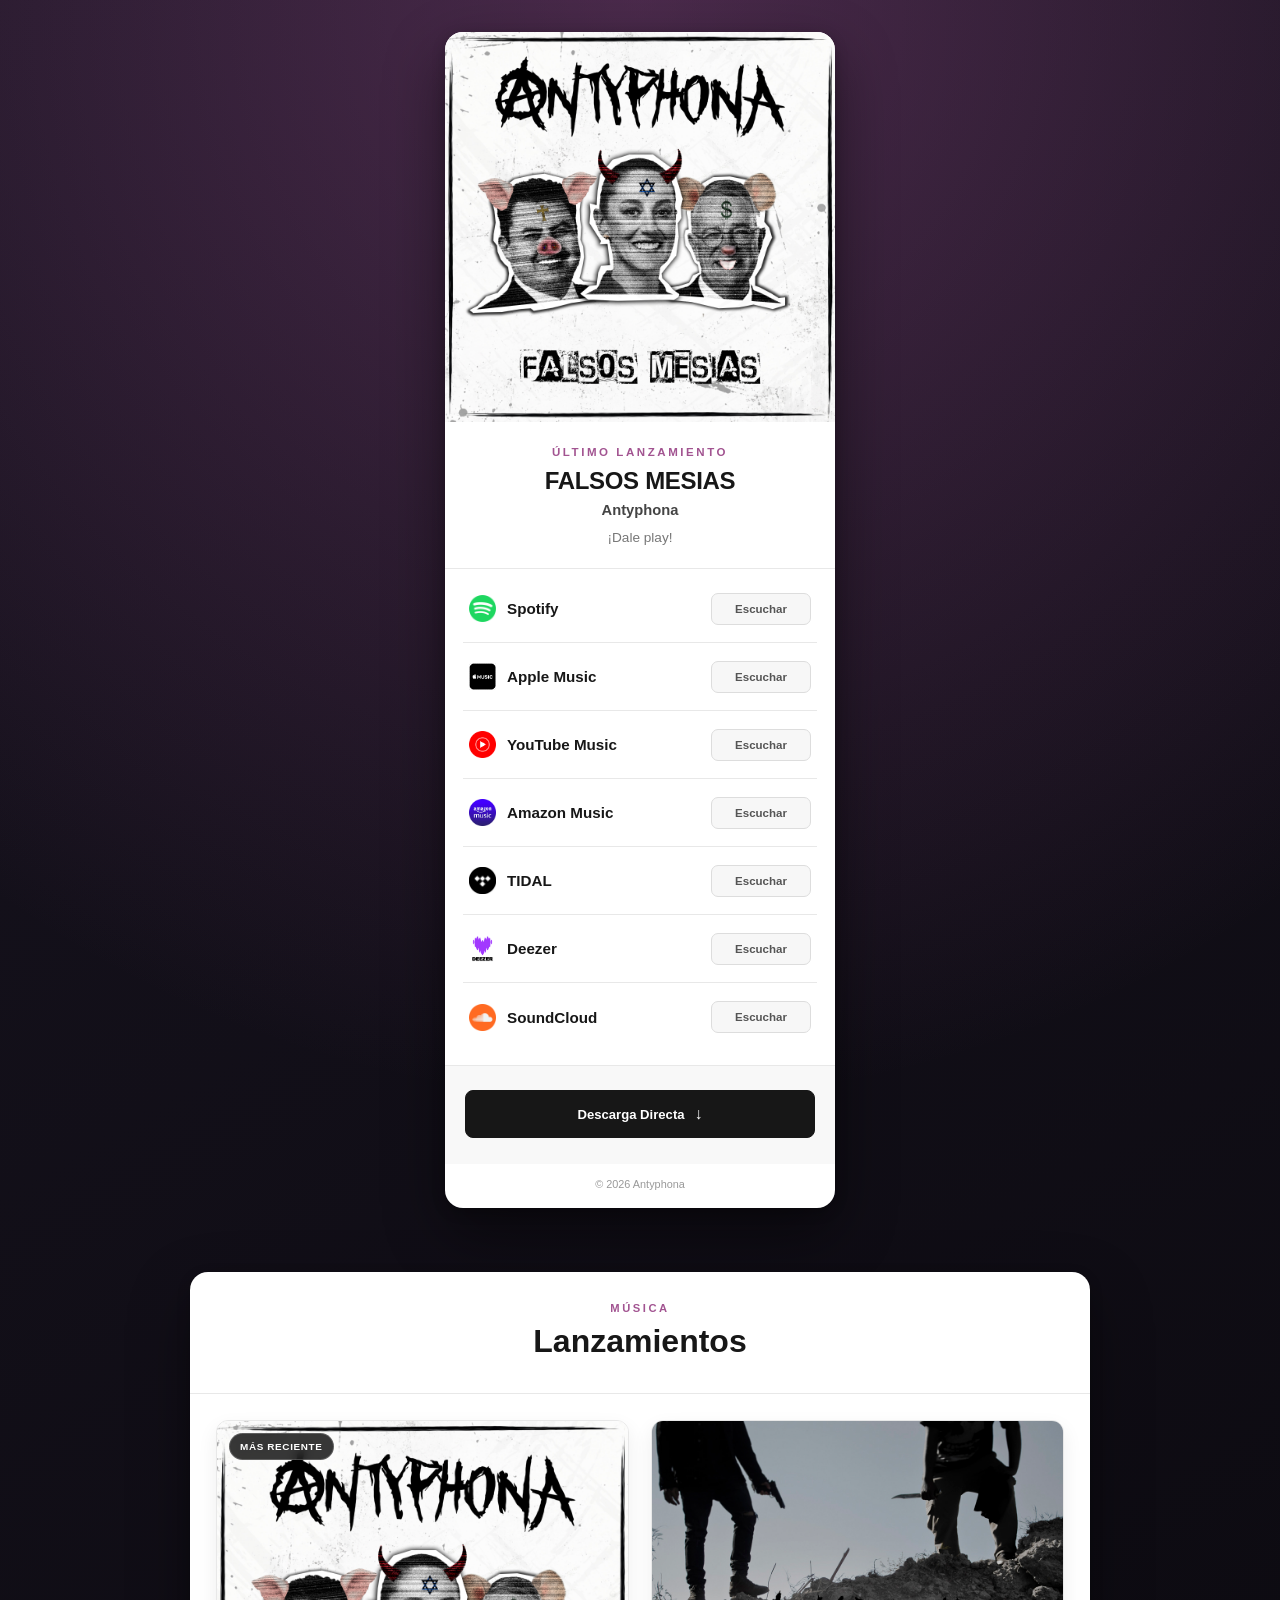
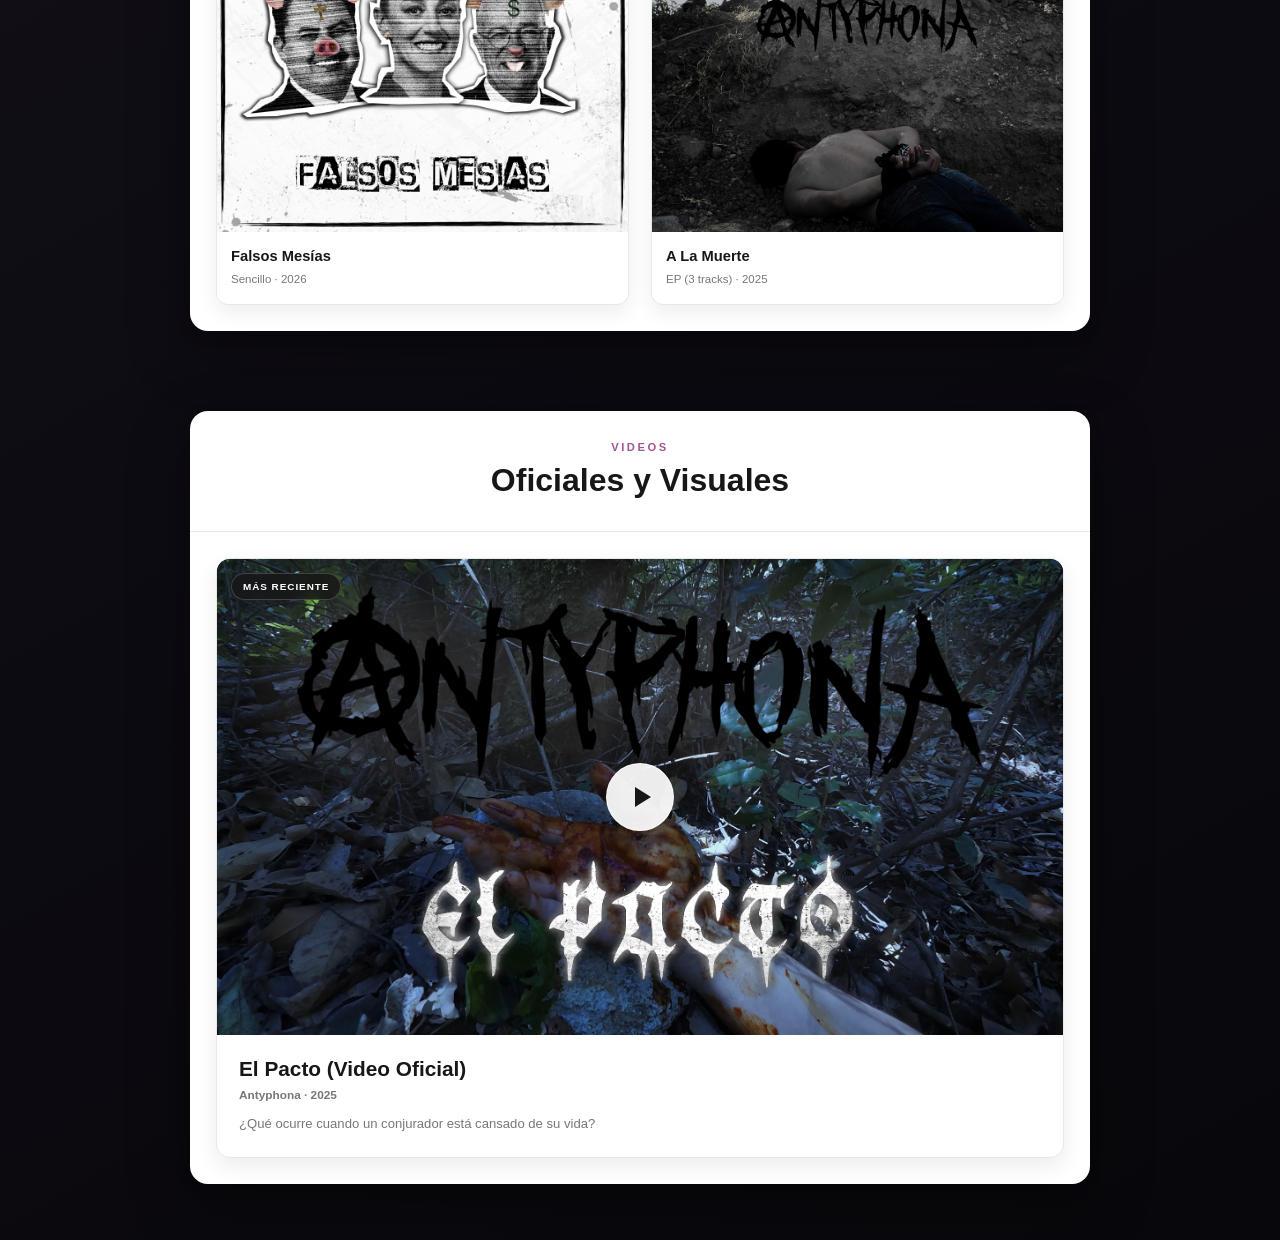
==== index.html @ b3dc4896 "Primera version del sitio de Antyphona" ====
<!DOCTYPE html>
<html lang="es">
<head>
    <meta charset="UTF-8">

    <meta
        name="viewport"
        content="width=device-width, initial-scale=1.0"
    >

    <meta
        name="description"
        content="Sitio oficial de Antyphona. Escucha nuestros lanzamientos en tu plataforma favorita."
    >

    <title>ANTYPHONA</title>

    <link rel="stylesheet" href="./css/style.css">

    <!-- Script -->
    <script src="./js/main.js" defer></script>
</head>

<body>

    <main class="site-main">

        <!-- Último Lanzamiento -->
        <section
            id="ultimo-lanzamiento"
            class="music-page"
            data-component="./components/ultimo-lanzamiento.html"
            aria-label="Último lanzamiento de Antyphona"
        >
            <p class="component-status">
                Cargando...
            </p>
        </section>

        <!-- Discografía -->
        <section
            id="lanzamientos"
            class="releases-page"
            data-component="./components/lanzamientos.html"
            aria-label="Lanzamientos de Antyphona"
        >
            <p class="component-status">
                Cargando lanzamientos...
            </p>
        </section>

        <!-- Detalle del lanzamiento seleccionado -->
        <section
            id="detalle-lanzamiento"
            class="release-detail-page"
            aria-label="Información del lanzamiento seleccionado"
            aria-live="polite"
            hidden
        ></section>

        <!-- Videos -->
        <section
            id="videos"
            class="videos-page"
            data-component="./components/videos.html"
            aria-label="Videos de Antyphona"
        >
            <p class="component-status">
                Cargando videos...
            </p>
        </section>

        <!-- Detalle del video seleccionado -->
        <section
            id="detalle-video"
            class="video-detail-page"
            aria-label="Información del video seleccionado"
            aria-live="polite"
            hidden
        ></section>

    </main>

    <noscript>
        <p class="javascript-warning">
            Este sitio necesita JavaScript para mostrar su contenido.
        </p>
    </noscript>

</body>
</html>
---- css/style.css ----
/* ========================================
   CONFIGURACIÓN GENERAL
======================================== */

:root {
    --background-start: #17131f;
    --background-end: #08070b;

    --card-background: #ffffff;
    --primary-text: #171717;
    --secondary-text: #777777;

    --border-color: #e8e8e8;
    --button-background: #f7f7f7;
    --button-hover: #171717;

    --card-width: 390px;
    --border-radius: 18px;
}

* {
    box-sizing: border-box;
    margin: 0;
    padding: 0;
}

html {
    scroll-behavior: smooth;
}

body {
    min-height: 100vh;

    font-family:
        Arial,
        Helvetica,
        sans-serif;

    background:
        radial-gradient(
            circle at top,
            rgba(174, 88, 163, 0.35),
            transparent 38%
        ),
        linear-gradient(
            150deg,
            var(--background-start),
            var(--background-end)
        );

    color: var(--primary-text);
}


/* ========================================
   CONTENEDOR PRINCIPAL
======================================== */

.music-page {
    min-height: 100vh;

    display: flex;
    justify-content: center;
    align-items: center;

    padding: 32px 16px;
}


/* ========================================
   TARJETA MUSICAL
======================================== */

.music-card {
    width: 100%;
    max-width: var(--card-width);

    overflow: hidden;

    background-color: var(--card-background);

    border-radius: var(--border-radius);

    box-shadow:
        0 24px 60px rgba(0, 0, 0, 0.45),
        0 4px 14px rgba(0, 0, 0, 0.20);

    animation: card-entrance 700ms ease-out;
}


/* ========================================
   PORTADA
======================================== */

.cover-container {
    width: 100%;
    aspect-ratio: 1 / 1;

    overflow: hidden;

    background-color: #222222;
}

.cover-image {
    display: block;

    width: 100%;
    height: 100%;

    object-fit: cover;

    transition:
        transform 600ms ease,
        filter 600ms ease;
}

.music-card:hover .cover-image {
    transform: scale(1.01);
    filter: brightness(1.04);
}


/* ========================================
   INFORMACIÓN DEL LANZAMIENTO
======================================== */

.release-information {
    padding: 24px 24px 20px;

    text-align: center;

    border-bottom: 1px solid var(--border-color);
}

.release-label {
    margin-bottom: 8px;

    font-size: 0.72rem;
    font-weight: 700;

    letter-spacing: 0.16rem;
    text-transform: uppercase;

    color: #a25491;
}

.release-title {
    margin-bottom: 6px;

    font-size: clamp(1.15rem, 4vw, 1.5rem);
    line-height: 1.25;

    letter-spacing: -0.02rem;
}

.artist-name {
    margin-bottom: 10px;

    font-size: 0.92rem;
    font-weight: 600;

    color: #444444;
}

.release-description {
    font-size: 0.85rem;
    line-height: 1.5;

    color: var(--secondary-text);
}


/* ========================================
   LISTA DE PLATAFORMAS
======================================== */

.streaming-section {
    padding: 6px 18px 14px;
}

.platform-link {
    min-height: 68px;

    display: flex;
    align-items: center;
    justify-content: space-between;

    gap: 16px;

    padding: 12px 6px;

    text-decoration: none;

    color: var(--primary-text);

    border-bottom: 1px solid var(--border-color);

    transition:
        transform 180ms ease,
        opacity 180ms ease;
}

.platform-link:last-child {
    border-bottom: none;
}

.platform-link:hover {
    transform: translateX(3px);
}

.platform-link:focus-visible {
    outline: 3px solid rgba(162, 84, 145, 0.35);
    outline-offset: 3px;

    border-radius: 8px;
}

.platform-information {
    min-width: 0;

    display: flex;
    align-items: center;

    gap: 11px;
}

.platform-logo {
    width: 27px;
    height: 27px;

    object-fit: contain;
}

.platform-name {
    font-size: 0.95rem;
    font-weight: 700;
}


/* ========================================
   BOTONES
======================================== */

.platform-button {
    flex-shrink: 0;

    min-width: 100px;

    padding: 9px 13px;

    text-align: center;

    font-size: 0.72rem;
    font-weight: 700;

    color: #555555;
    background-color: var(--button-background);

    border: 1px solid #dddddd;
    border-radius: 7px;

    transition:
        color 180ms ease,
        background-color 180ms ease,
        border-color 180ms ease,
        transform 180ms ease;
}

.platform-link:hover .platform-button {
    color: #ffffff;
    background-color: var(--button-hover);
    border-color: var(--button-hover);

    transform: translateY(-1px);
}


/* ========================================
   PIE DE LA TARJETA
======================================== */

.card-footer {
    padding: 14px 20px 18px;

    text-align: center;

    font-size: 0.68rem;

    color: #999999;
}


/* ========================================
   ANIMACIONES
======================================== */

@keyframes card-entrance {
    from {
        opacity: 0;
        transform: translateY(25px);
    }

    to {
        opacity: 1;
        transform: translateY(0);
    }
}


/* ========================================
   ADAPTACIÓN PARA CELULARES
======================================== */

@media (max-width: 480px) {

    .music-page {
        align-items: flex-start;

        padding: 14px 10px;
    }

    .music-card {
        max-width: 100%;

        border-radius: 14px;
    }

    .release-information {
        padding: 21px 18px 18px;
    }

    .streaming-section {
        padding-inline: 14px;
    }

    .platform-link {
        min-height: 65px;

        gap: 10px;
    }

    .platform-button {
        min-width: 92px;

        padding-inline: 10px;
    }
}


/* ========================================
   ACCESIBILIDAD
======================================== */

@media (prefers-reduced-motion: reduce) {

    *,
    *::before,
    *::after {
        scroll-behavior: auto !important;

        animation-duration: 0.01ms !important;
        animation-iteration-count: 1 !important;

        transition-duration: 0.01ms !important;
    }
}

/* ========================================
   CARGA DE COMPONENTES
======================================== */

.component-status {
    width: 100%;

    text-align: center;

    font-size: 0.9rem;
    font-weight: 600;

    color: #ffffff;
}

.component-error {
    width: min(100%, 390px);

    padding: 28px 22px;

    text-align: center;

    color: #ffffff;
    background-color: rgba(25, 20, 31, 0.92);

    border: 1px solid rgba(255, 255, 255, 0.15);
    border-radius: 16px;
}

.component-error h2 {
    margin-bottom: 10px;

    font-size: 1.15rem;
}

.component-error p {
    font-size: 0.86rem;
    line-height: 1.5;

    color: rgba(255, 255, 255, 0.75);
}

.javascript-warning {
    padding: 20px;

    text-align: center;

    color: #ffffff;
    background-color: #7c1d1d;
}

/* ========================================
   DESCARGA DE LA CANCIÓN
======================================== */

.download-section {
    padding: 24px 20px 26px;

    text-align: center;

    background-color: #f8f8f8;

    border-top: 1px solid var(--border-color);
}

.download-label {
    margin-bottom: 7px;

    font-size: 0.68rem;
    font-weight: 700;

    letter-spacing: 0.14rem;
    text-transform: uppercase;

    color: #a25491;
}

.download-title {
    margin-bottom: 7px;

    font-size: 1.15rem;
    line-height: 1.25;

    color: var(--primary-text);
}

.download-description {
    margin-bottom: 16px;

    font-size: 0.82rem;
    line-height: 1.5;

    color: var(--secondary-text);
}


/* Contenedor desplegable */

.download-selector {
    width: 100%;
}

.download-selector summary {
    list-style: none;
}

.download-selector summary::-webkit-details-marker {
    display: none;
}


/* Botón principal */

.download-main-button {
    width: 100%;
    min-height: 48px;

    display: flex;
    align-items: center;
    justify-content: center;

    gap: 10px;

    padding: 12px 18px;

    font-size: 0.82rem;
    font-weight: 700;

    color: #ffffff;
    background-color: #171717;

    border: 1px solid #171717;
    border-radius: 8px;

    cursor: pointer;

    transition:
        transform 180ms ease,
        background-color 180ms ease,
        box-shadow 180ms ease;
}

.download-main-button:hover {
    background-color: #333333;

    transform: translateY(-1px);

    box-shadow: 0 8px 20px rgba(0, 0, 0, 0.16);
}

.download-main-button:focus-visible {
    outline: 3px solid rgba(162, 84, 145, 0.4);
    outline-offset: 3px;
}


/* Flecha */

.download-arrow {
    display: inline-block;

    font-size: 1rem;

    transition: transform 200ms ease;
}

.download-selector[open] .download-arrow {
    transform: rotate(180deg);
}


/* Lista de formatos */

.download-options {
    margin-top: 10px;

    overflow: hidden;

    background-color: #ffffff;

    border: 1px solid var(--border-color);
    border-radius: 8px;

    box-shadow: 0 10px 24px rgba(0, 0, 0, 0.08);
}


/* Enlaces de descarga */

.download-option {
    min-height: 64px;

    display: grid;
    grid-template-columns: 50px 1fr 28px;
    align-items: center;

    gap: 10px;

    padding: 12px 14px;

    text-align: left;
    text-decoration: none;

    color: var(--primary-text);

    border-bottom: 1px solid var(--border-color);

    transition:
        background-color 180ms ease,
        padding-left 180ms ease;
}

.download-option:last-child {
    border-bottom: none;
}

.download-option:hover {
    padding-left: 18px;

    background-color: #f3f3f3;
}

.download-option:focus-visible {
    outline: 3px solid rgba(162, 84, 145, 0.35);
    outline-offset: -3px;
}

.download-format {
    font-size: 0.78rem;
    font-weight: 800;

    letter-spacing: 0.05rem;

    color: #171717;
}

.download-format-description {
    font-size: 0.75rem;
    line-height: 1.35;

    color: var(--secondary-text);
}

.download-icon {
    display: grid;
    place-items: center;

    width: 28px;
    height: 28px;

    font-size: 0.9rem;
    font-weight: 700;

    color: #ffffff;
    background-color: #171717;

    border-radius: 50%;
}


/* Adaptación para celulares */

@media (max-width: 480px) {

    .download-section {
        padding-inline: 16px;
    }

    .download-option {
        grid-template-columns: 44px 1fr 28px;

        padding-inline: 12px;
    }

    .download-format-description {
        font-size: 0.7rem;
    }
}

/* ========================================
   SECCIÓN DE LANZAMIENTOS
======================================== */

.releases-page {
    width: 100%;

    display: flex;
    justify-content: center;

    padding: 32px 16px 48px;
}

.releases-card {
    width: 100%;
    max-width: 900px;

    overflow: hidden;

    background-color: var(--card-background);

    border-radius: var(--border-radius);

    box-shadow:
        0 24px 60px rgba(0, 0, 0, 0.35),
        0 4px 14px rgba(0, 0, 0, 0.16);
}


/* ========================================
   ENCABEZADO
======================================== */

.releases-header {
    padding: 30px 24px 24px;

    text-align: center;

    border-bottom: 1px solid var(--border-color);
}

.releases-label {
    margin-bottom: 8px;

    font-size: 0.7rem;
    font-weight: 700;

    letter-spacing: 0.16rem;
    text-transform: uppercase;

    color: #a25491;
}

.releases-title {
    margin-bottom: 8px;

    font-size: clamp(1.4rem, 5vw, 2rem);
    line-height: 1.2;

    color: var(--primary-text);
}

.releases-description {
    font-size: 0.86rem;
    line-height: 1.5;

    color: var(--secondary-text);
}


/* ========================================
   CUADRÍCULA
======================================== */

.releases-grid {
    display: grid;

    grid-template-columns:
        repeat(
            auto-fit,
            minmax(170px, 1fr)
        );

    gap: 22px;

    padding: 26px;
}


/* ========================================
   TARJETA INDIVIDUAL
======================================== */

.release-item {
    min-width: 0;

    overflow: hidden;

    background-color: #ffffff;

    border: 1px solid var(--border-color);
    border-radius: 12px;

    box-shadow: 0 8px 20px rgba(0, 0, 0, 0.07);

    transition:
        transform 220ms ease,
        box-shadow 220ms ease;
}

/*
    Es solo una animación visual.
    La tarjeta no es un enlace y no realiza ninguna acción.
*/
.release-item:hover {
    transform: translateY(-4px);

    box-shadow: 0 14px 30px rgba(0, 0, 0, 0.12);
}


/* ========================================
   PORTADA CUADRADA
======================================== */

.release-cover-container {
    position: relative;

    width: 100%;
    aspect-ratio: 1 / 1;

    overflow: hidden;

    background-color: #eeeeee;
}

.release-cover {
    display: block;

    width: 100%;
    height: 100%;

    object-fit: cover;

    transition:
        transform 500ms ease,
        filter 500ms ease;
}

.release-item:hover .release-cover {
    transform: scale(1.035);

    filter: brightness(1.04);
}


/* ========================================
   ETIQUETA DE ÚLTIMO LANZAMIENTO
======================================== */

.release-badge {
    position: absolute;
    top: 12px;
    left: 12px;

    padding: 7px 10px;

    font-size: 0.62rem;
    font-weight: 700;

    letter-spacing: 0.04rem;
    text-transform: uppercase;

    color: #ffffff;
    background-color: rgba(23, 23, 23, 0.86);

    border: 1px solid rgba(255, 255, 255, 0.2);
    border-radius: 20px;

    backdrop-filter: blur(5px);
}


/* ========================================
   INFORMACIÓN DEL DISCO
======================================== */

.release-item-information {
    padding: 15px 14px 17px;

    text-align: left;
}

.release-item-title {
    margin-bottom: 5px;

    overflow: hidden;

    font-size: 0.92rem;
    font-weight: 700;
    line-height: 1.3;

    color: var(--primary-text);

    text-overflow: ellipsis;
    white-space: nowrap;
}

.release-item-type {
    font-size: 0.72rem;
    line-height: 1.4;

    color: var(--secondary-text);
}


/* ========================================
   DISEÑO PARA TABLET
======================================== */

@media (max-width: 700px) {

    .releases-grid {
        grid-template-columns:
            repeat(
                2,
                minmax(0, 1fr)
            );

        gap: 16px;

        padding: 20px;
    }
}


/* ========================================
   DISEÑO PARA CELULAR
======================================== */

@media (max-width: 480px) {

    .releases-page {
        padding: 18px 10px 36px;
    }

    .releases-card {
        border-radius: 14px;
    }

    .releases-header {
        padding: 24px 18px 20px;
    }

    .releases-grid {
        grid-template-columns:
            repeat(
                2,
                minmax(0, 1fr)
            );

        gap: 12px;

        padding: 14px;
    }

    .release-item {
        border-radius: 9px;
    }

    .release-item-information {
        padding: 11px 10px 13px;
    }

    .release-item-title {
        font-size: 0.78rem;
    }

    .release-item-type {
        font-size: 0.64rem;
    }

    .release-badge {
        top: 8px;
        left: 8px;

        padding: 5px 7px;

        font-size: 0.52rem;
    }
}


/* Una columna en pantallas muy pequeñas */

@media (max-width: 310px) {

    .releases-grid {
        grid-template-columns: 1fr;
    }
}

/* ========================================
   SECCIÓN DE VIDEOS
======================================== */

.videos-page {
    width: 100%;

    display: flex;
    justify-content: center;

    padding: 32px 16px 56px;
}

.videos-card {
    width: 100%;
    max-width: 900px;

    overflow: hidden;

    background-color: var(--card-background);

    border-radius: var(--border-radius);

    box-shadow:
        0 24px 60px rgba(0, 0, 0, 0.35),
        0 4px 14px rgba(0, 0, 0, 0.16);
}


/* ========================================
   ENCABEZADO DE VIDEOS
======================================== */

.videos-header {
    padding: 30px 24px 24px;

    text-align: center;

    border-bottom: 1px solid var(--border-color);
}

.videos-label {
    margin-bottom: 8px;

    font-size: 0.7rem;
    font-weight: 700;

    letter-spacing: 0.16rem;
    text-transform: uppercase;

    color: #a25491;
}

.videos-title {
    margin-bottom: 8px;

    font-size: clamp(1.4rem, 5vw, 2rem);
    line-height: 1.2;

    color: var(--primary-text);
}

.videos-description {
    font-size: 0.86rem;
    line-height: 1.5;

    color: var(--secondary-text);
}


/* ========================================
   LISTA DE VIDEOS
======================================== */

.videos-list {
    display: grid;
    grid-template-columns: 1fr;

    gap: 26px;

    padding: 26px;
}


/* ========================================
   TARJETA DE VIDEO
======================================== */

.video-item {
    width: 100%;

    overflow: hidden;

    background-color: #ffffff;

    border: 1px solid var(--border-color);
    border-radius: 14px;

    box-shadow: 0 8px 22px rgba(0, 0, 0, 0.08);

    transition:
        transform 220ms ease,
        box-shadow 220ms ease;
}

.video-item:hover {
    transform: translateY(-4px);

    box-shadow: 0 16px 34px rgba(0, 0, 0, 0.13);
}


/* ========================================
   CONTENEDOR RECTANGULAR 16:9
======================================== */

.video-media-container {
    position: relative;

    width: 100%;
    aspect-ratio: 16 / 9;

    overflow: hidden;

    background-color: #090909;
}

.video-player {
    display: block;

    width: 100%;
    height: 100%;

    object-fit: cover;

    background-color: #090909;
}


/* ========================================
   ETIQUETA SOBRE EL VIDEO
======================================== */

.video-badge {
    position: absolute;
    top: 14px;
    left: 14px;

    padding: 7px 11px;

    pointer-events: none;

    font-size: 0.62rem;
    font-weight: 700;

    letter-spacing: 0.05rem;
    text-transform: uppercase;

    color: #ffffff;
    background-color: rgba(23, 23, 23, 0.82);

    border: 1px solid rgba(255, 255, 255, 0.18);
    border-radius: 20px;

    backdrop-filter: blur(6px);
}


/* ========================================
   INFORMACIÓN DEL VIDEO
======================================== */

.video-information {
    padding: 20px 22px 23px;

    text-align: left;
}

.video-category {
    margin-bottom: 7px;

    font-size: 0.64rem;
    font-weight: 700;

    letter-spacing: 0.12rem;
    text-transform: uppercase;

    color: #a25491;
}

.video-item-title {
    margin-bottom: 6px;

    font-size: clamp(1rem, 3vw, 1.3rem);
    line-height: 1.3;

    color: var(--primary-text);
}

.video-item-meta {
    margin-bottom: 11px;

    font-size: 0.74rem;
    font-weight: 600;

    color: var(--secondary-text);
}

.video-item-description {
    max-width: 680px;

    font-size: 0.82rem;
    line-height: 1.6;

    color: var(--secondary-text);
}


/* ========================================
   DISEÑO PARA TABLET
======================================== */

@media (max-width: 700px) {

    .videos-list {
        gap: 20px;

        padding: 20px;
    }

    .video-information {
        padding: 18px;
    }
}


/* ========================================
   DISEÑO PARA CELULAR
======================================== */

@media (max-width: 480px) {

    .videos-page {
        padding: 18px 10px 40px;
    }

    .videos-card {
        border-radius: 14px;
    }

    .videos-header {
        padding: 24px 18px 20px;
    }

    .videos-list {
        gap: 16px;

        padding: 14px;
    }

    .video-item {
        border-radius: 10px;
    }

    .video-information {
        padding: 15px 14px 18px;
    }

    .video-item-title {
        font-size: 1rem;
    }

    .video-item-description {
        font-size: 0.76rem;
    }

    .video-badge {
        top: 9px;
        left: 9px;

        padding: 5px 8px;

        font-size: 0.52rem;
    }
}
/* ========================================
   TARJETAS SELECCIONABLES
======================================== */

.release-item-link {
    display: block;

    height: 100%;

    color: inherit;
    text-decoration: none;

    border-radius: inherit;
}

.release-item-link:focus-visible {
    outline: 4px solid rgba(162, 84, 145, 0.4);
    outline-offset: 4px;
}


/* ========================================
   DETALLE DEL LANZAMIENTO
======================================== */

.release-detail-page {
    width: 100%;

    display: flex;
    justify-content: center;

    padding: 32px 16px 56px;

    scroll-margin-top: 24px;
}

.release-detail-page[hidden] {
    display: none;
}

.release-detail-card {
    width: 100%;
    max-width: 900px;

    overflow: hidden;

    background-color: var(--card-background);

    border-radius: var(--border-radius);

    box-shadow:
        0 24px 60px rgba(0, 0, 0, 0.35),
        0 4px 14px rgba(0, 0, 0, 0.16);

    animation: release-detail-entrance 450ms ease-out;
}


/* ========================================
   ENCABEZADO
======================================== */

.release-detail-header {
    position: relative;

    padding: 30px 24px 26px;

    text-align: center;

    border-bottom: 1px solid var(--border-color);
}

.release-detail-back {
    position: absolute;
    top: 22px;
    left: 22px;

    display: inline-flex;
    align-items: center;

    gap: 7px;

    padding: 9px 12px;

    font: inherit;
    font-size: 0.72rem;
    font-weight: 700;

    color: #555555;
    background-color: #f5f5f5;

    border: 1px solid var(--border-color);
    border-radius: 8px;

    cursor: pointer;

    transition:
        color 180ms ease,
        background-color 180ms ease,
        transform 180ms ease;
}

.release-detail-back:hover {
    color: #ffffff;
    background-color: #171717;

    transform: translateX(-2px);
}

.release-detail-back:focus-visible {
    outline: 3px solid rgba(162, 84, 145, 0.4);
    outline-offset: 3px;
}

.release-detail-label,
.release-detail-section-label {
    margin-bottom: 8px;

    font-size: 0.68rem;
    font-weight: 700;

    letter-spacing: 0.15rem;
    text-transform: uppercase;

    color: #a25491;
}

.release-detail-title {
    margin-bottom: 6px;

    font-size: clamp(1.6rem, 5vw, 2.2rem);
    line-height: 1.15;

    color: var(--primary-text);
}

.release-detail-artist {
    font-size: 0.86rem;
    font-weight: 600;

    color: var(--secondary-text);
}


/* ========================================
   CUADRÍCULA PRINCIPAL
======================================== */

.release-detail-grid {
    display: grid;

    grid-template-columns:
        minmax(210px, 0.85fr)
        minmax(0, 2.15fr);

    grid-template-areas:
        "cover tracklist"
        "description platforms"
        "players players";

    gap: 18px;

    padding: 26px;
}


/* ========================================
   PANELES
======================================== */

.release-detail-panel,
.release-detail-cover-panel {
    min-width: 0;

    overflow: hidden;

    background-color: #ffffff;

    border: 1px solid var(--border-color);
    border-radius: 13px;

    box-shadow: 0 8px 22px rgba(0, 0, 0, 0.07);
}

.release-detail-panel {
    padding: 22px;
}

.release-detail-panel h3 {
    margin-bottom: 16px;

    font-size: 1.08rem;
    line-height: 1.3;

    color: var(--primary-text);
}


/* ========================================
   PORTADA
======================================== */

.release-detail-cover-panel {
    grid-area: cover;

    aspect-ratio: 1 / 1;

    background-color: #eeeeee;
}

.release-detail-cover {
    display: block;

    width: 100%;
    height: 100%;

    object-fit: cover;
}


/* ========================================
   TRACKLIST
======================================== */

.release-detail-tracklist {
    grid-area: tracklist;
}

.track-list {
    list-style: none;

    margin: 0;
    padding: 0;

    border-top: 1px solid var(--border-color);
}

.track-item {
    display: grid;

    grid-template-columns:
        34px
        minmax(0, 1fr)
        auto;

    align-items: center;

    gap: 12px;

    min-height: 62px;

    padding: 10px 4px;

    border-bottom: 1px solid var(--border-color);
}

.track-number {
    font-size: 0.7rem;
    font-weight: 700;

    color: #a25491;
}

.track-information {
    min-width: 0;

    display: flex;
    flex-direction: column;

    gap: 3px;
}

.track-information strong {
    overflow: hidden;

    font-size: 0.86rem;

    text-overflow: ellipsis;
    white-space: nowrap;
}

.track-information small,
.track-duration {
    font-size: 0.7rem;

    color: var(--secondary-text);
}


/* ========================================
   DESCRIPCIÓN
======================================== */

.release-detail-description {
    grid-area: description;
}

.release-detail-description > p:not(.release-detail-section-label) {
    margin-bottom: 18px;

    font-size: 0.8rem;
    line-height: 1.65;

    color: var(--secondary-text);
}

.release-credits {
    display: grid;

    gap: 10px;

    margin: 0;
}

.release-credits div {
    display: flex;
    justify-content: space-between;

    gap: 12px;

    padding-bottom: 8px;

    border-bottom: 1px solid var(--border-color);
}

.release-credits dt,
.release-credits dd {
    margin: 0;

    font-size: 0.7rem;
}

.release-credits dt {
    color: var(--secondary-text);
}

.release-credits dd {
    font-weight: 700;

    color: var(--primary-text);
}


/* ========================================
   PLATAFORMAS
======================================== */

.release-detail-platforms {
    grid-area: platforms;
}

.release-platform-list {
    display: grid;

    grid-template-columns:
        repeat(2, minmax(0, 1fr));

    gap: 10px;
}

.release-platform-link {
    min-width: 0;
    min-height: 58px;

    display: flex;
    align-items: center;
    justify-content: space-between;

    gap: 12px;

    padding: 10px 11px;

    color: var(--primary-text);
    text-decoration: none;

    background-color: #fafafa;

    border: 1px solid var(--border-color);
    border-radius: 9px;

    transition:
        background-color 180ms ease,
        transform 180ms ease,
        box-shadow 180ms ease;
}

.release-platform-link:hover {
    background-color: #ffffff;

    transform: translateY(-2px);

    box-shadow: 0 8px 18px rgba(0, 0, 0, 0.09);
}

.release-platform-link:focus-visible {
    outline: 3px solid rgba(162, 84, 145, 0.35);
    outline-offset: 2px;
}

.release-platform-information {
    min-width: 0;

    display: flex;
    align-items: center;

    gap: 8px;

    font-size: 0.73rem;
    font-weight: 700;
}

.release-platform-information img {
    flex-shrink: 0;

    width: 24px;
    height: 24px;

    object-fit: contain;
}

.release-platform-button {
    flex-shrink: 0;

    padding: 7px 8px;

    font-size: 0.62rem;
    font-weight: 700;

    color: #555555;
    background-color: #ffffff;

    border: 1px solid var(--border-color);
    border-radius: 6px;
}


/* ========================================
   REPRODUCTORES
======================================== */

.release-detail-players {
    grid-area: players;
}

.release-player-list {
    display: grid;

    grid-template-columns: 1fr;

    gap: 16px;
}

.release-player {
    display: block;

    width: 100%;

    border: 0;
    border-radius: 12px;

    background-color: #111111;
}

.release-player-compact {
    min-height: 175px;
}

.release-youtube-player {
    position: relative;

    width: 100%;
    aspect-ratio: 16 / 9;

    overflow: hidden;

    border-radius: 12px;

    background-color: #111111;
}

.release-youtube-player .release-player {
    position: absolute;
    inset: 0;

    height: 100%;
}


/* ========================================
   ANIMACIÓN
======================================== */

@keyframes release-detail-entrance {
    from {
        opacity: 0;

        transform: translateY(18px);
    }

    to {
        opacity: 1;

        transform: translateY(0);
    }
}


/* ========================================
   TABLET Y CELULAR
======================================== */

@media (max-width: 700px) {

    .release-detail-header {
        padding-top: 74px;
    }

    .release-detail-grid {
        grid-template-columns: 1fr;

        grid-template-areas:
            "cover"
            "tracklist"
            "description"
            "platforms"
            "players";

        padding: 20px;
    }

    .release-detail-cover-panel {
        width: min(100%, 430px);

        justify-self: center;
    }
}


@media (max-width: 480px) {

    .release-detail-page {
        padding: 18px 10px 40px;
    }

    .release-detail-card {
        border-radius: 14px;
    }

    .release-detail-header {
        padding-inline: 18px;
    }

    .release-detail-back {
        top: 18px;
        left: 16px;
    }

    .release-detail-grid {
        gap: 14px;

        padding: 14px;
    }

    .release-detail-panel {
        padding: 17px 15px;
    }

    .release-platform-list {
        grid-template-columns: 1fr;
    }

    .release-player-compact {
        min-height: 155px;
    }
}

/* ========================================
   MINIATURA SELECCIONABLE
======================================== */

.video-thumbnail-link {
    position: relative;

    display: block;

    width: 100%;
    height: 100%;

    overflow: hidden;

    color: inherit;
    text-decoration: none;
}

.video-thumbnail-link:focus-visible {
    outline: 4px solid rgba(162, 84, 145, 0.5);
    outline-offset: -4px;
}

.video-thumbnail-image {
    display: block;

    width: 100%;
    height: 100%;

    object-fit: cover;

    transition:
        transform 500ms ease,
        filter 500ms ease;
}

.video-thumbnail-link:hover .video-thumbnail-image {
    transform: scale(1.035);

    filter: brightness(0.72);
}


/* Botón central de reproducción */

.video-play-button {
    position: absolute;
    top: 50%;
    left: 50%;

    display: grid;
    place-items: center;

    width: 68px;
    height: 68px;

    background-color: rgba(255, 255, 255, 0.92);

    border: 1px solid rgba(255, 255, 255, 0.65);
    border-radius: 50%;

    box-shadow: 0 12px 30px rgba(0, 0, 0, 0.3);

    transform: translate(-50%, -50%);

    transition:
        transform 200ms ease,
        background-color 200ms ease;
}

.video-thumbnail-link:hover .video-play-button {
    background-color: #ffffff;

    transform:
        translate(-50%, -50%)
        scale(1.08);
}

.video-play-triangle {
    width: 0;
    height: 0;

    margin-left: 5px;

    border-top: 10px solid transparent;
    border-bottom: 10px solid transparent;
    border-left: 16px solid #171717;
}


/* Etiqueta sobre la miniatura */

.video-thumbnail-label {
    position: absolute;
    top: 14px;
    left: 14px;

    padding: 7px 11px;

    font-size: 0.62rem;
    font-weight: 700;

    letter-spacing: 0.06rem;
    text-transform: uppercase;

    color: #ffffff;
    background-color: rgba(23, 23, 23, 0.82);

    border: 1px solid rgba(255, 255, 255, 0.18);
    border-radius: 20px;

    backdrop-filter: blur(6px);
}

/* ========================================
   DETALLE DEL VIDEO
======================================== */

.video-detail-page {
    width: 100%;

    display: flex;
    justify-content: center;

    padding: 32px 16px 56px;

    scroll-margin-top: 24px;
}

.video-detail-page[hidden],
.videos-page[hidden] {
    display: none;
}

.video-detail-card {
    width: 100%;
    max-width: 900px;

    overflow: hidden;

    background-color: var(--card-background);

    border-radius: var(--border-radius);

    box-shadow:
        0 24px 60px rgba(0, 0, 0, 0.35),
        0 4px 14px rgba(0, 0, 0, 0.16);

    animation: video-detail-entrance 450ms ease-out;
}


/* ========================================
   ENCABEZADO
======================================== */

.video-detail-header {
    position: relative;

    padding: 30px 24px 26px;

    text-align: center;

    border-bottom: 1px solid var(--border-color);
}

.video-detail-back {
    position: absolute;
    top: 22px;
    left: 22px;

    display: inline-flex;
    align-items: center;

    gap: 7px;

    padding: 9px 12px;

    font: inherit;
    font-size: 0.72rem;
    font-weight: 700;

    color: #555555;
    background-color: #f5f5f5;

    border: 1px solid var(--border-color);
    border-radius: 8px;

    cursor: pointer;

    transition:
        color 180ms ease,
        background-color 180ms ease,
        transform 180ms ease;
}

.video-detail-back:hover {
    color: #ffffff;
    background-color: #171717;

    transform: translateX(-2px);
}

.video-detail-back:focus-visible {
    outline: 3px solid rgba(162, 84, 145, 0.4);
    outline-offset: 3px;
}

.video-detail-label,
.video-detail-section-label {
    margin-bottom: 8px;

    font-size: 0.68rem;
    font-weight: 700;

    letter-spacing: 0.15rem;
    text-transform: uppercase;

    color: #a25491;
}

.video-detail-title {
    margin-bottom: 6px;

    font-size: clamp(1.6rem, 5vw, 2.2rem);
    line-height: 1.15;

    color: var(--primary-text);
}

.video-detail-artist {
    font-size: 0.86rem;
    font-weight: 600;

    color: var(--secondary-text);
}


/* ========================================
   DISTRIBUCIÓN PRINCIPAL
======================================== */

.video-detail-grid {
    display: grid;

    grid-template-columns:
        minmax(190px, 0.8fr)
        minmax(0, 2.2fr);

    grid-template-areas:
        "cover player"
        "description player"
        "credits credits";

    align-items: stretch;

    gap: 18px;

    padding: 26px;
}


/* ========================================
   PANELES
======================================== */

.video-detail-panel,
.video-detail-cover-panel {
    min-width: 0;

    overflow: hidden;

    background-color: #ffffff;

    border: 1px solid var(--border-color);
    border-radius: 13px;

    box-shadow: 0 8px 22px rgba(0, 0, 0, 0.07);
}

.video-detail-panel {
    padding: 22px;
}

.video-detail-panel h3 {
    margin-bottom: 16px;

    font-size: 1.08rem;
    line-height: 1.3;

    color: var(--primary-text);
}


/* Portada */

.video-detail-cover-panel {
    grid-area: cover;

    aspect-ratio: 1 / 1;

    background-color: #eeeeee;
}

.video-detail-cover {
    display: block;

    width: 100%;
    height: 100%;

    object-fit: cover;
}


/* Descripción */

.video-detail-description {
    grid-area: description;
}

.video-detail-description p:not(.video-detail-section-label) {
    margin-bottom: 12px;

    font-size: 0.8rem;
    line-height: 1.65;

    color: var(--secondary-text);
}

.video-detail-description p:last-child {
    margin-bottom: 0;
}


/* Reproductor */

.video-detail-player-panel {
    grid-area: player;

    display: flex;
    flex-direction: column;
}

.video-detail-player-container {
    position: relative;

    width: 100%;
    aspect-ratio: 16 / 9;

    overflow: hidden;

    background-color: #111111;

    border-radius: 12px;
}

.video-detail-player {
    position: absolute;
    inset: 0;

    display: block;

    width: 100%;
    height: 100%;

    border: 0;
}

.video-youtube-link {
    align-self: flex-start;

    margin-top: 14px;
    padding: 9px 12px;

    font-size: 0.72rem;
    font-weight: 700;

    color: #555555;
    text-decoration: none;

    background-color: #f7f7f7;

    border: 1px solid var(--border-color);
    border-radius: 7px;

    transition:
        color 180ms ease,
        background-color 180ms ease,
        transform 180ms ease;
}

.video-youtube-link:hover {
    color: #ffffff;
    background-color: #171717;

    transform: translateY(-1px);
}


/* Créditos */

.video-detail-credits {
    grid-area: credits;
}

.video-credits-list {
    display: grid;

    grid-template-columns:
        repeat(3, minmax(0, 1fr));

    gap: 12px;

    margin: 0;
}

.video-credit {
    min-width: 0;

    padding: 13px 14px;

    background-color: #fafafa;

    border: 1px solid var(--border-color);
    border-radius: 9px;
}

.video-credit dt {
    margin-bottom: 5px;

    font-size: 0.64rem;
    font-weight: 700;

    letter-spacing: 0.08rem;
    text-transform: uppercase;

    color: #a25491;
}

.video-credit dd {
    margin: 0;

    overflow-wrap: anywhere;

    font-size: 0.76rem;
    font-weight: 600;

    color: var(--primary-text);
}


/* Animación */

@keyframes video-detail-entrance {
    from {
        opacity: 0;

        transform: translateY(18px);
    }

    to {
        opacity: 1;

        transform: translateY(0);
    }
}

/* ========================================
   DETALLE DEL VIDEO: TABLET Y MÓVIL
   Colocar al final de style.css
======================================== */

@media (max-width: 700px) {

    .video-detail-page {
        width: 100%;

        padding: 18px 10px 40px;
    }

    .video-detail-card {
        width: 100%;
        max-width: 100%;

        border-radius: 14px;
    }


    /* Encabezado sin elementos superpuestos */

    .video-detail-header {
        display: flex;
        flex-direction: column;
        align-items: center;

        padding: 18px 18px 24px;

        text-align: center;
    }

    .video-detail-back {
        position: static;

        align-self: flex-start;

        margin-bottom: 18px;
    }

    .video-detail-label {
        margin-bottom: 7px;
    }

    .video-detail-title {
        margin-bottom: 6px;
    }


    /* Una sola columna */

    .video-detail-grid {
        display: grid;

        grid-template-columns: minmax(0, 1fr);

        grid-template-areas:
            "cover"
            "description"
            "player"
            "credits";

        gap: 16px;

        width: 100%;

        padding: 14px;
    }


    /* Todos los elementos ocupan el ancho disponible */

    .video-detail-cover-panel,
    .video-detail-description,
    .video-detail-player-panel,
    .video-detail-credits {
        width: 100%;
        min-width: 0;
    }


    /* Portada cuadrada y centrada */

    .video-detail-cover-panel {
        grid-area: cover;

        width: min(100%, 320px);

        justify-self: center;

        aspect-ratio: 1 / 1;
    }

    .video-detail-cover {
        width: 100%;
        height: 100%;

        object-fit: cover;
    }


    /* Descripción */

    .video-detail-description {
        grid-area: description;
    }


    /* Reproductor completo */

    .video-detail-player-panel {
        grid-area: player;

        display: block;
    }

    .video-detail-player-container {
        position: relative;

        width: 100%;
        height: auto;
        aspect-ratio: 16 / 9;

        overflow: hidden;

        border-radius: 12px;
    }

    .video-detail-player {
        position: absolute;
        inset: 0;

        display: block;

        width: 100%;
        height: 100%;

        border: 0;
    }


    /* Créditos */

    .video-detail-credits {
        grid-area: credits;
    }

    .video-credits-list {
        display: grid;

        grid-template-columns:
            repeat(2, minmax(0, 1fr));

        gap: 10px;
    }

    .video-credit {
        min-width: 0;
    }

    .video-credit dd {
        overflow-wrap: anywhere;

        line-height: 1.3;
    }
}


/* ========================================
   TELÉFONOS PEQUEÑOS
======================================== */

@media (max-width: 480px) {

    .video-detail-page {
        padding-inline: 7px;
    }

    .video-detail-card {
        border-radius: 13px;
    }

    .video-detail-header {
        padding: 16px 14px 22px;
    }

    .video-detail-back {
        min-height: 40px;

        margin-bottom: 16px;
        padding: 9px 12px;
    }

    .video-detail-label {
        font-size: 0.61rem;
        letter-spacing: 0.12rem;
    }

    .video-detail-title {
        font-size: 1.75rem;
    }

    .video-detail-artist {
        font-size: 0.82rem;
    }

    .video-detail-grid {
        gap: 13px;

        padding: 12px;
    }

    .video-detail-cover-panel {
        width: min(100%, 290px);
    }

    .video-detail-panel {
        padding: 18px 16px;
    }

    .video-detail-panel h3 {
        margin-bottom: 14px;
    }

    .video-detail-description p:not(
        .video-detail-section-label
    ) {
        font-size: 0.82rem;
        line-height: 1.65;
    }


    /* Un crédito por fila para evitar palabras partidas */

    .video-credits-list {
        grid-template-columns: 1fr;

        gap: 9px;
    }

    .video-credit {
        padding: 12px 13px;
    }

    .video-credit dt {
        margin-bottom: 5px;
    }

    .video-credit dd {
        font-size: 0.78rem;

        overflow-wrap: break-word;
        word-break: normal;
    }


    /* Botón de YouTube a todo lo ancho */

    .video-youtube-link {
        display: block;

        width: 100%;

        margin-top: 12px;

        text-align: center;
    }
}
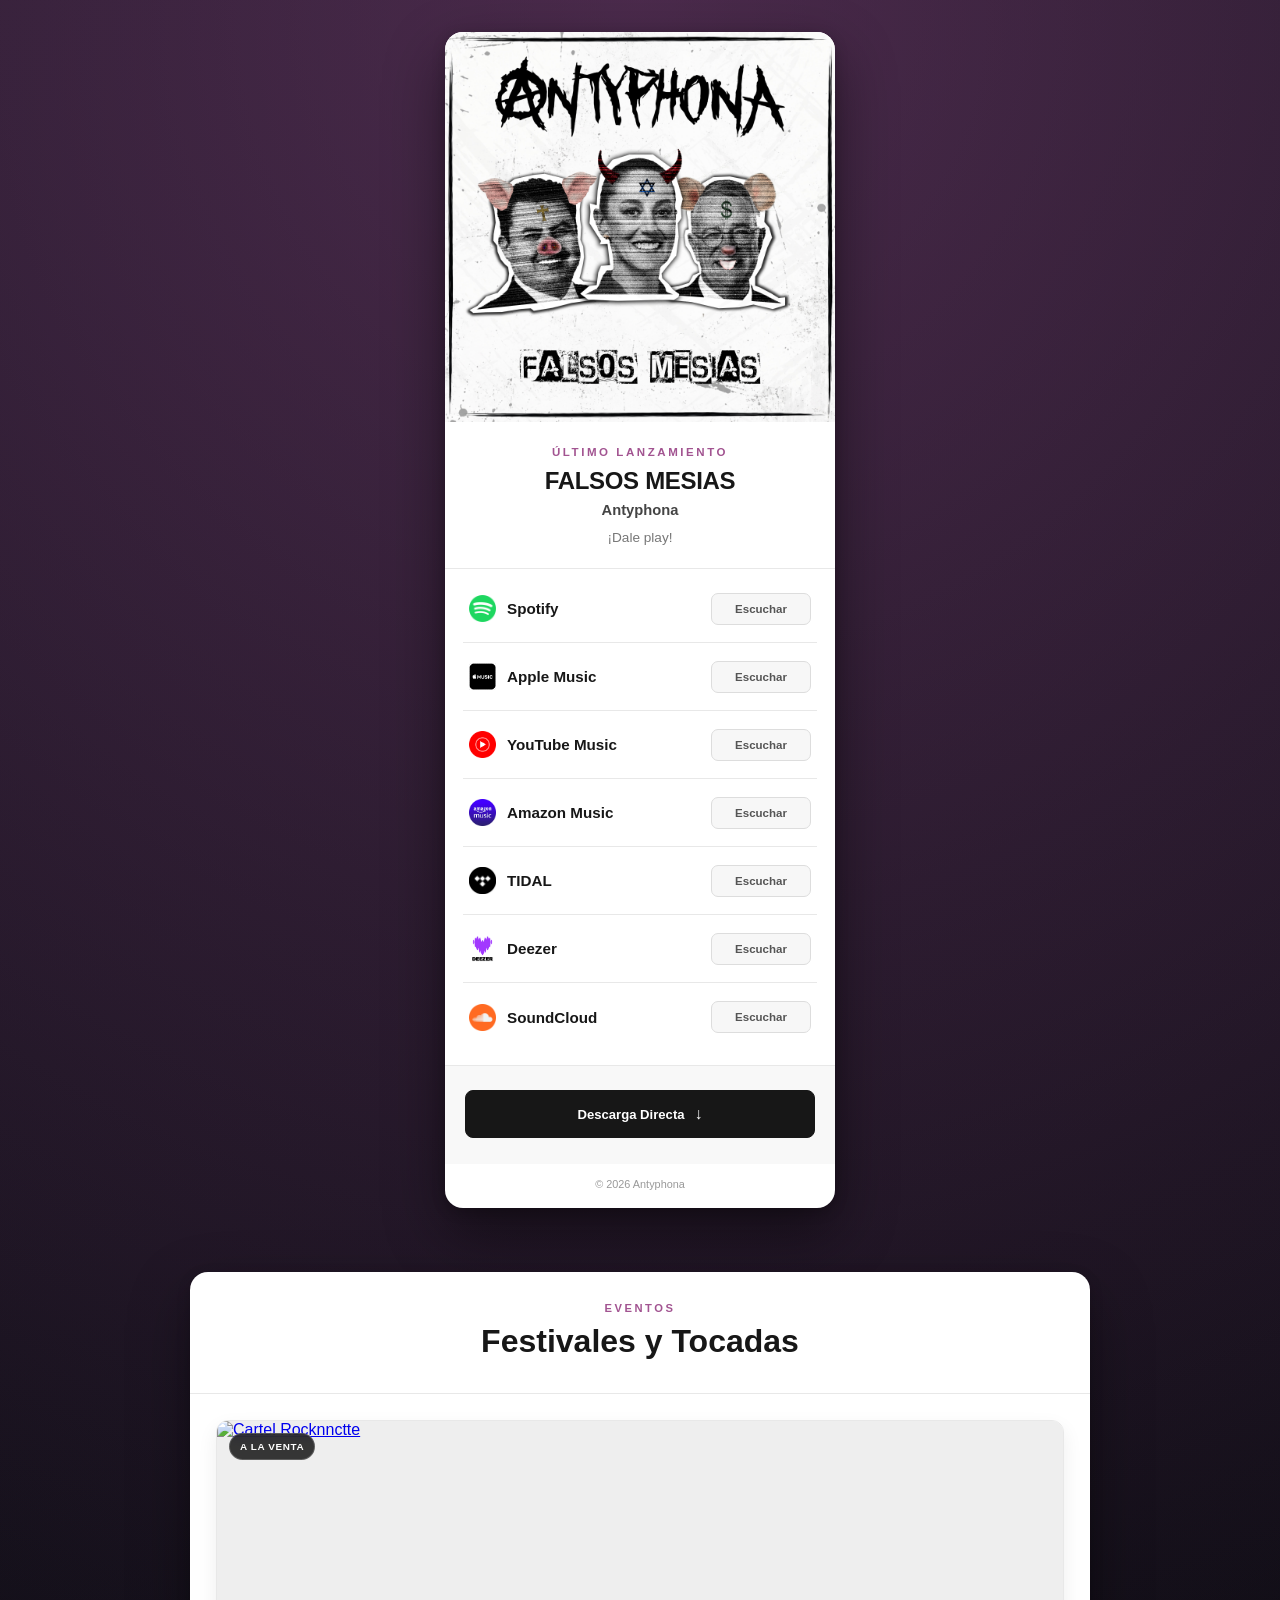
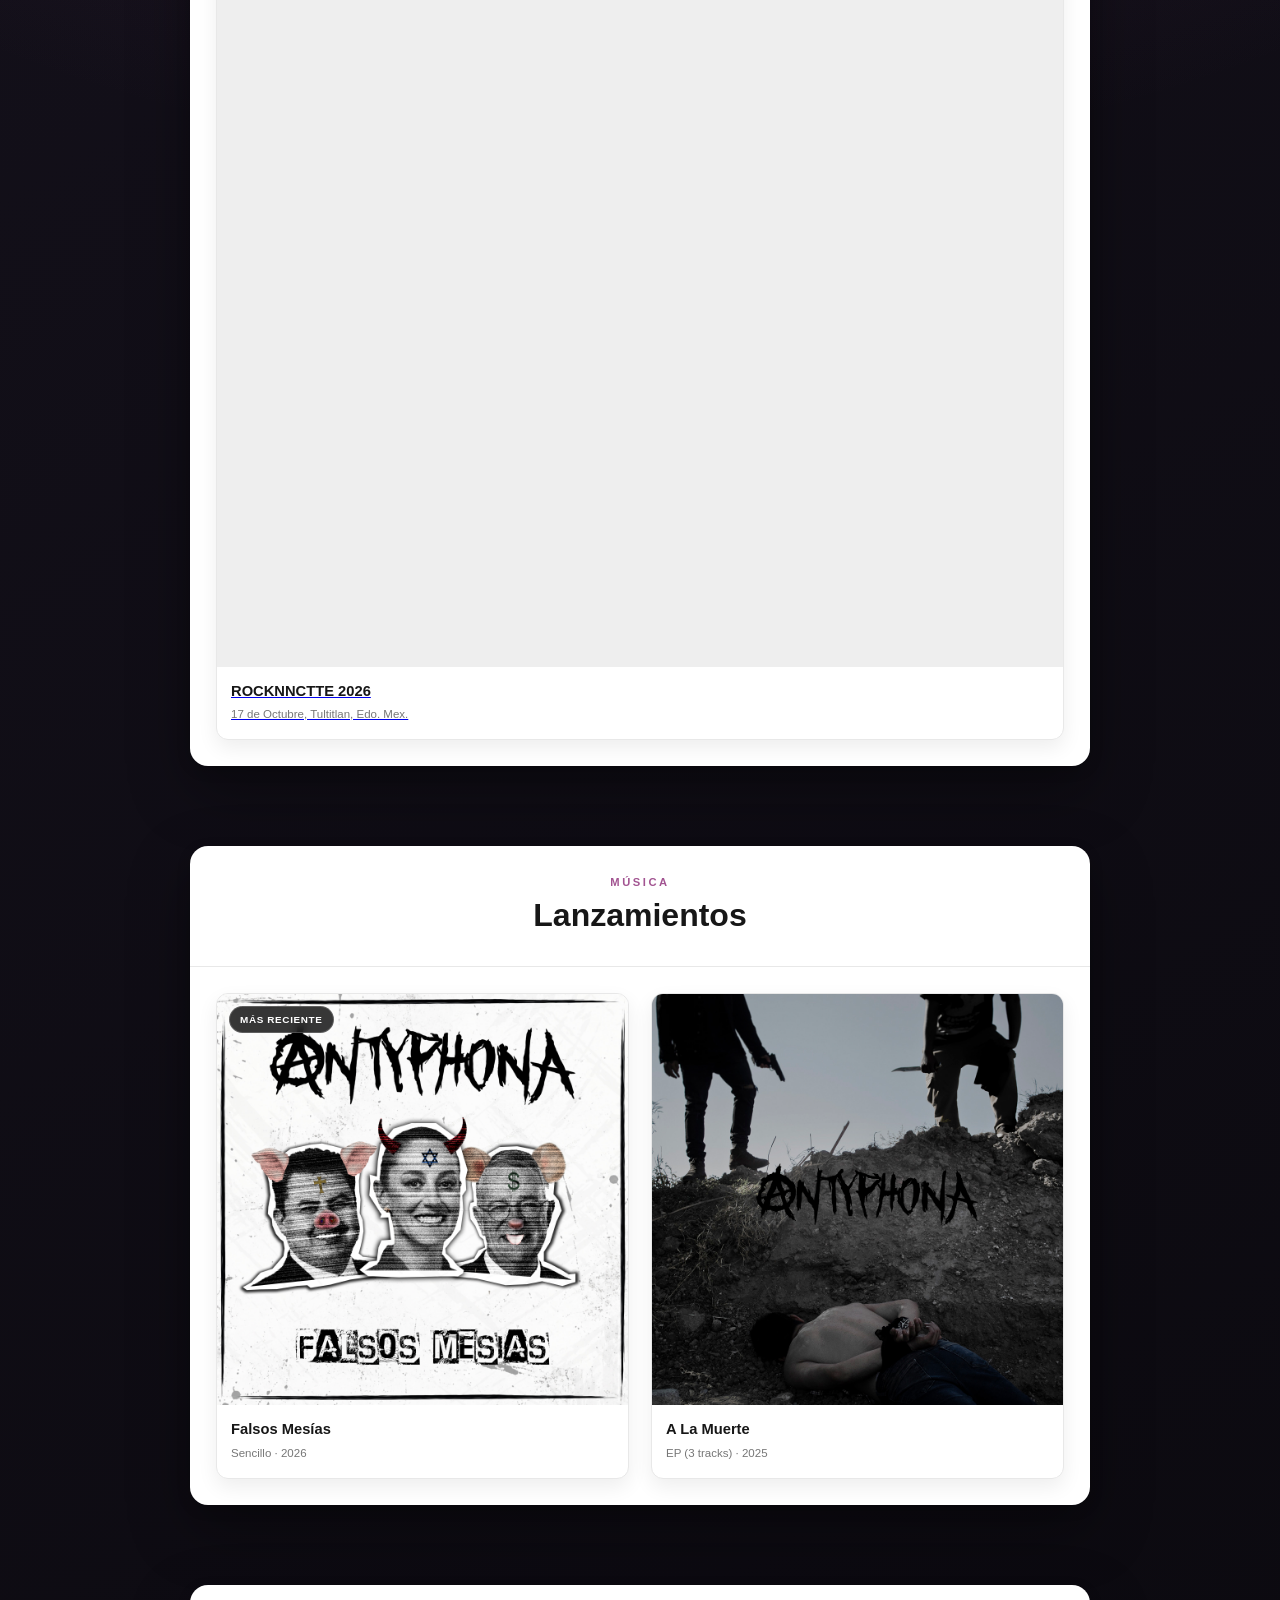
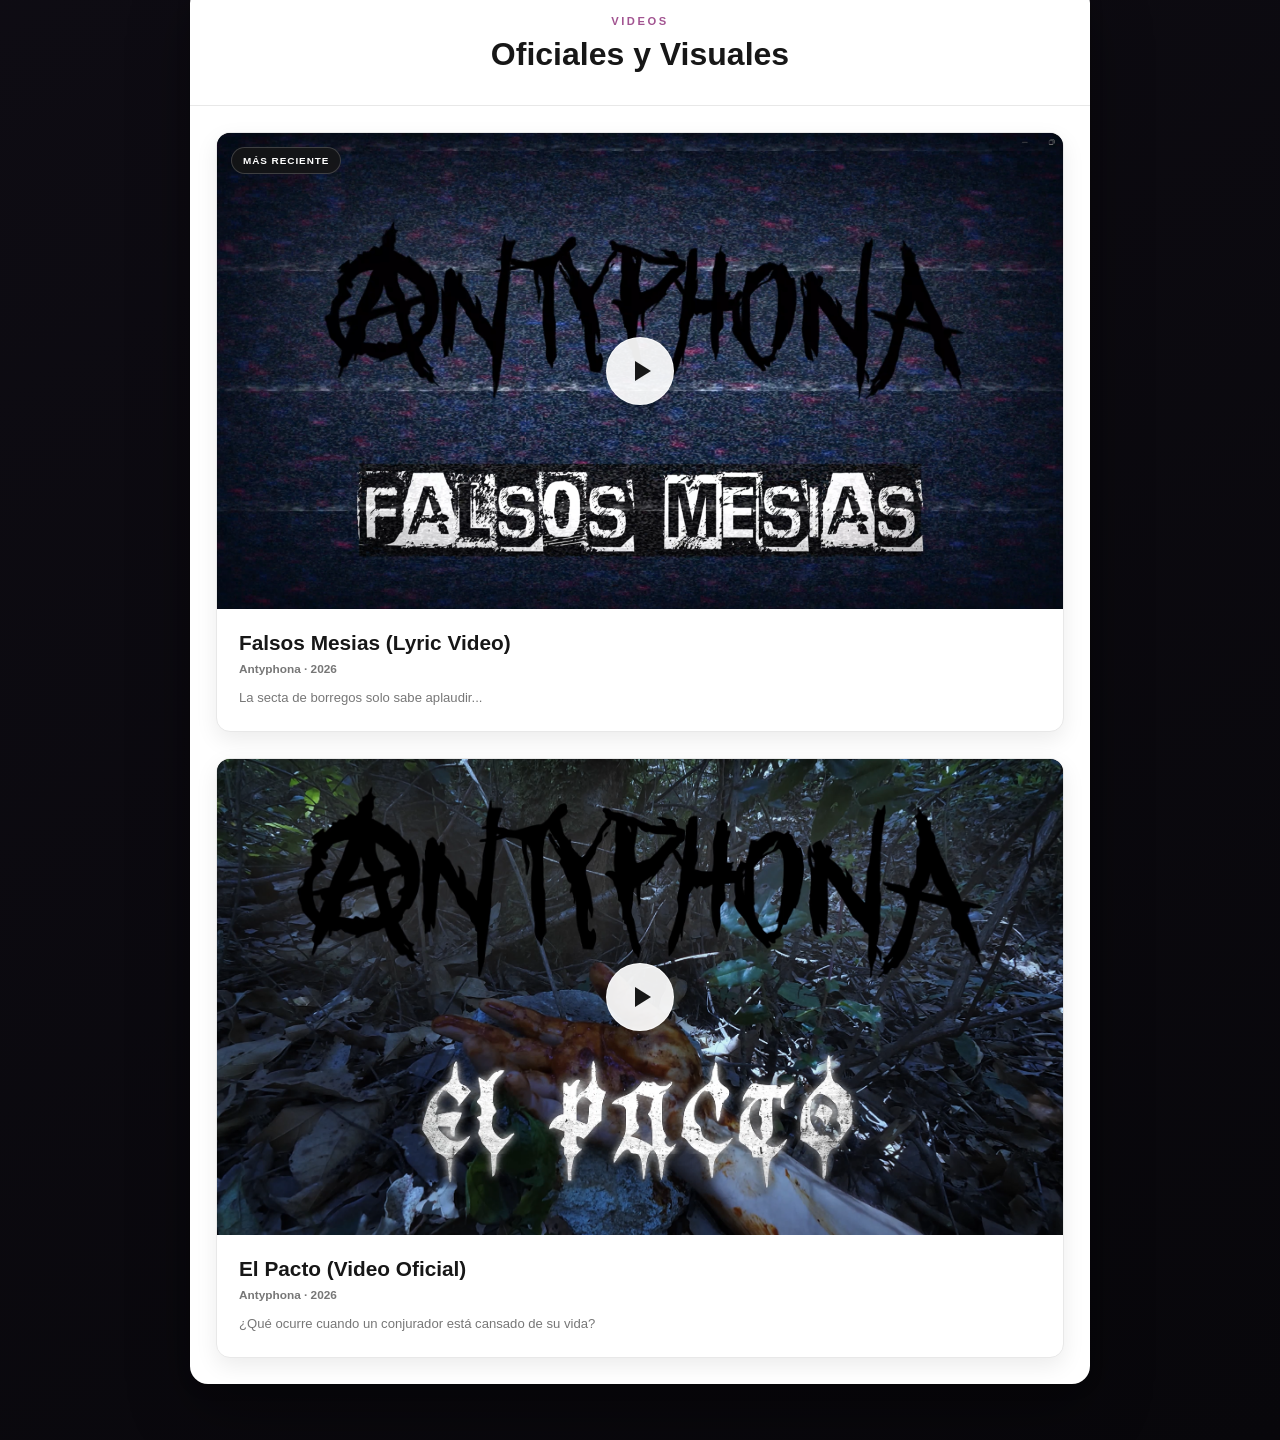
==== commit 13203cdb: "Eventos agregados" ====
--- a/index.html
+++ b/index.html
@@ -7,13 +7,15 @@
         name="viewport"
         content="width=device-width, initial-scale=1.0"
     >
+    
 
     <meta
         name="description"
         content="Sitio oficial de Antyphona. Escucha nuestros lanzamientos en tu plataforma favorita."
     >
 
-    <title>ANTYPHONA</title>
+    <title>Antyphona</title>
+    <link rel="icon" type="image/x-icon" href="./resources/images/Icono-Blanco.ico">
 
     <link rel="stylesheet" href="./css/style.css">
 
@@ -36,6 +38,27 @@
                 Cargando...
             </p>
         </section>
+
+        <!-- Eventos -->
+        <section
+            id="eventos"
+            class="events-page"
+            data-component="./components/eventos.html"
+            aria-label="Eventos de Antyphona"
+        >
+            <p class="component-status">
+                Cargando eventos...
+            </p>
+        </section>
+
+        <!-- Detalle del evento seleccionado -->
+        <section
+            id="detalle-evento"
+            class="event-detail-page"
+            aria-label="Información del lanzamiento seleccionado"
+            aria-live="polite"
+            hidden
+        ></section>
 
         <!-- Discografía -->
         <section
--- a/css/style.css
+++ b/css/style.css
@@ -2543,4 +2543,1003 @@
 
         text-align: center;
     }
+}
+
+
+/* ========================================
+   SECCIÓN DE EVENTOS
+======================================== */
+
+.events-page {
+    width: 100%;
+
+    display: flex;
+    justify-content: center;
+
+    padding: 32px 16px 48px;
+}
+
+.events-card {
+    width: 100%;
+    max-width: 900px;
+
+    overflow: hidden;
+
+    background-color: var(--card-background);
+
+    border-radius: var(--border-radius);
+
+    box-shadow:
+        0 24px 60px rgba(0, 0, 0, 0.35),
+        0 4px 14px rgba(0, 0, 0, 0.16);
+}
+
+
+/* ========================================
+   ENCABEZADO
+======================================== */
+
+.events-header {
+    padding: 30px 24px 24px;
+
+    text-align: center;
+
+    border-bottom: 1px solid var(--border-color);
+}
+
+.events-label {
+    margin-bottom: 8px;
+
+    font-size: 0.7rem;
+    font-weight: 700;
+
+    letter-spacing: 0.16rem;
+    text-transform: uppercase;
+
+    color: #a25491;
+}
+
+.events-title {
+    margin-bottom: 8px;
+
+    font-size: clamp(1.4rem, 5vw, 2rem);
+    line-height: 1.2;
+
+    color: var(--primary-text);
+}
+
+.events-description {
+    font-size: 0.86rem;
+    line-height: 1.5;
+
+    color: var(--secondary-text);
+}
+
+
+/* ========================================
+   CUADRÍCULA
+======================================== */
+
+.events-grid {
+    display: grid;
+
+    grid-template-columns:
+        repeat(
+            auto-fit,
+            minmax(170px, 1fr)
+        );
+
+    gap: 22px;
+
+    padding: 26px;
+}
+
+
+/* ========================================
+   TARJETA INDIVIDUAL
+======================================== */
+
+.event-item {
+    min-width: 0;
+
+    overflow: hidden;
+
+    background-color: #ffffff;
+
+    border: 1px solid var(--border-color);
+    border-radius: 12px;
+
+    box-shadow: 0 8px 20px rgba(0, 0, 0, 0.07);
+
+    transition:
+        transform 220ms ease,
+        box-shadow 220ms ease;
+}
+
+/*
+    Es solo una animación visual.
+    La tarjeta no es un enlace y no realiza ninguna acción.
+*/
+.event-item:hover {
+    transform: translateY(-4px);
+
+    box-shadow: 0 14px 30px rgba(0, 0, 0, 0.12);
+}
+
+
+/* ========================================
+   PORTADA CUADRADA
+======================================== */
+
+.event-cover-container {
+    position: relative;
+
+    width: 100%;
+    aspect-ratio: 1 / 1;
+
+    overflow: hidden;
+
+    background-color: #eeeeee;
+}
+
+.event-cover {
+    display: block;
+
+    width: 100%;
+    height: 100%;
+
+    object-fit: cover;
+
+    transition:
+        transform 500ms ease,
+        filter 500ms ease;
+}
+
+.event-item:hover .release-cover {
+    transform: scale(1.035);
+
+    filter: brightness(1.04);
+}
+
+
+/* ========================================
+   ETIQUETA DE ÚLTIMO LANZAMIENTO
+======================================== */
+
+.event-badge {
+    position: absolute;
+    top: 12px;
+    left: 12px;
+
+    padding: 7px 10px;
+
+    font-size: 0.62rem;
+    font-weight: 700;
+
+    letter-spacing: 0.04rem;
+    text-transform: uppercase;
+
+    color: #ffffff;
+    background-color: rgba(23, 23, 23, 0.86);
+
+    border: 1px solid rgba(255, 255, 255, 0.2);
+    border-radius: 20px;
+
+    backdrop-filter: blur(5px);
+}
+
+
+/* ========================================
+   INFORMACIÓN DEL DISCO
+======================================== */
+
+.event-item-information {
+    padding: 15px 14px 17px;
+
+    text-align: left;
+}
+
+.event-item-title {
+    margin-bottom: 5px;
+
+    overflow: hidden;
+
+    font-size: 0.92rem;
+    font-weight: 700;
+    line-height: 1.3;
+
+    color: var(--primary-text);
+
+    text-overflow: ellipsis;
+    white-space: nowrap;
+}
+
+.event-item-type {
+    font-size: 0.72rem;
+    line-height: 1.4;
+
+    color: var(--secondary-text);
+}
+
+
+/* ========================================
+   DISEÑO PARA TABLET
+======================================== */
+
+@media (max-width: 700px) {
+
+    .events-grid {
+        grid-template-columns:
+            repeat(
+                2,
+                minmax(0, 1fr)
+            );
+
+        gap: 16px;
+
+        padding: 20px;
+    }
+}
+
+
+/* ========================================
+   DISEÑO PARA CELULAR
+======================================== */
+
+@media (max-width: 480px) {
+
+    .events-page {
+        padding: 18px 10px 36px;
+    }
+
+    .events-card {
+        border-radius: 14px;
+    }
+
+    .events-header {
+        padding: 24px 18px 20px;
+    }
+
+    .events-grid {
+        grid-template-columns:
+            repeat(
+                2,
+                minmax(0, 1fr)
+            );
+
+        gap: 12px;
+
+        padding: 14px;
+    }
+
+    .event-item {
+        border-radius: 9px;
+    }
+
+    .event-item-information {
+        padding: 11px 10px 13px;
+    }
+
+    .event-item-title {
+        font-size: 0.78rem;
+    }
+
+    .event-item-type {
+        font-size: 0.64rem;
+    }
+
+    .event-badge {
+        top: 8px;
+        left: 8px;
+
+        padding: 5px 7px;
+
+        font-size: 0.52rem;
+    }
+}
+
+
+/* Una columna en pantallas muy pequeñas */
+
+@media (max-width: 310px) {
+
+    .events-grid {
+        grid-template-columns: 1fr;
+    }
+}
+
+/* ========================================
+   DETALLE DEL EVENTO
+======================================== */
+
+.event-detail-page {
+    width: 100%;
+
+    display: flex;
+    justify-content: center;
+
+    padding: 32px 16px 56px;
+
+    scroll-margin-top: 24px;
+}
+
+.event-detail-page[hidden] {
+    display: none;
+}
+
+.event-detail-card {
+    width: 100%;
+    max-width: 900px;
+
+    overflow: hidden;
+
+    background-color: var(--card-background);
+
+    border-radius: var(--border-radius);
+
+    box-shadow:
+        0 24px 60px rgba(0, 0, 0, 0.35),
+        0 4px 14px rgba(0, 0, 0, 0.16);
+
+    animation: event-detail-entrance 450ms ease-out;
+}
+
+
+/* ========================================
+   ENCABEZADO
+======================================== */
+
+.event-detail-header {
+    position: relative;
+
+    padding: 30px 24px 26px;
+
+    text-align: center;
+
+    border-bottom: 1px solid var(--border-color);
+}
+
+.event-detail-back {
+    position: absolute;
+    top: 22px;
+    left: 22px;
+
+    display: inline-flex;
+    align-items: center;
+
+    gap: 7px;
+
+    padding: 9px 12px;
+
+    font: inherit;
+    font-size: 0.72rem;
+    font-weight: 700;
+
+    color: #555555;
+    background-color: #f5f5f5;
+
+    border: 1px solid var(--border-color);
+    border-radius: 8px;
+
+    cursor: pointer;
+
+    transition:
+        color 180ms ease,
+        background-color 180ms ease,
+        transform 180ms ease;
+}
+
+.event-detail-back:hover {
+    color: #ffffff;
+    background-color: #171717;
+
+    transform: translateX(-2px);
+}
+
+.event-detail-back:focus-visible {
+    outline: 3px solid rgba(162, 84, 145, 0.4);
+    outline-offset: 3px;
+}
+
+.event-detail-label,
+.event-detail-section-label {
+    margin-bottom: 8px;
+
+    font-size: 0.68rem;
+    font-weight: 700;
+
+    letter-spacing: 0.15rem;
+    text-transform: uppercase;
+
+    color: #a25491;
+}
+
+.event-detail-title {
+    margin-bottom: 6px;
+
+    font-size: clamp(1.6rem, 5vw, 2.2rem);
+    line-height: 1.15;
+
+    color: var(--primary-text);
+}
+
+.event-detail-artist {
+    font-size: 0.86rem;
+    font-weight: 600;
+
+    color: var(--secondary-text);
+}
+
+
+/* ========================================
+   CUADRÍCULA PRINCIPAL
+======================================== */
+
+.event-detail-grid {
+    display: grid;
+
+    grid-template-columns:
+        minmax(210px, 0.85fr)
+        minmax(0, 2.15fr);
+
+    grid-template-areas:
+        "cover tracklist"
+        "platforms map"
+        "players players";
+
+    gap: 18px;
+
+    padding: 26px;
+}
+
+
+/* ========================================
+   PANELES
+======================================== */
+
+.event-detail-panel,
+.event-detail-cover-panel {
+    min-width: 0;
+
+    overflow: hidden;
+
+    background-color: #ffffff;
+
+    border: 1px solid var(--border-color);
+    border-radius: 13px;
+
+    box-shadow: 0 8px 22px rgba(0, 0, 0, 0.07);
+}
+
+.event-detail-panel {
+    padding: 22px;
+}
+
+.event-detail-panel h3 {
+    margin-bottom: 16px;
+
+    font-size: 1.08rem;
+    line-height: 1.3;
+
+    color: var(--primary-text);
+}
+
+
+/* ========================================
+   PORTADA
+======================================== */
+
+.event-detail-cover-panel {
+    grid-area: cover;
+
+    overflow: hidden;
+
+    border-radius:13px;
+    border:1px solid var(--border-color);
+
+    background-color: #eeeeee;
+}
+
+.event-detail-cover {
+    display:block;
+
+    width:100%;
+    height:auto;
+}
+
+
+/* ========================================
+   TRACKLIST
+======================================== */
+
+.event-detail-tracklist {
+    grid-area: tracklist;
+}
+
+.track-list {
+    list-style: none;
+
+    margin: 0;
+    padding: 0;
+
+    border-top: 1px solid var(--border-color);
+}
+
+.track-item {
+    display: grid;
+
+    grid-template-columns:
+        34px
+        minmax(0, 1fr)
+        auto;
+
+    align-items: center;
+
+    gap: 12px;
+
+    min-height: 62px;
+
+    padding: 10px 4px;
+
+    border-bottom: 1px solid var(--border-color);
+}
+
+.track-number {
+    font-size: 0.7rem;
+    font-weight: 700;
+
+    color: #a25491;
+}
+
+.track-information {
+    min-width: 0;
+
+    display: flex;
+    flex-direction: column;
+
+    gap: 3px;
+}
+
+.track-information strong {
+    overflow: hidden;
+
+    font-size: 0.86rem;
+
+    text-overflow: ellipsis;
+    white-space: nowrap;
+}
+
+.track-information small,
+.track-duration {
+    font-size: 0.7rem;
+
+    color: var(--secondary-text);
+}
+
+
+/* ========================================
+   DESCRIPCIÓN
+======================================== */
+
+.event-detail-description {
+    grid-area: description;
+}
+
+.event-detail-description > p:not(.event-detail-section-label) {
+    margin-bottom: 18px;
+
+    font-size: 0.8rem;
+    line-height: 1.65;
+
+    color: var(--secondary-text);
+}
+
+.event-credits {
+    display: grid;
+
+    gap: 10px;
+
+    margin: 0;
+}
+
+.event-credits div {
+    display: flex;
+    justify-content: space-between;
+
+    gap: 12px;
+
+    padding-bottom: 8px;
+
+    border-bottom: 1px solid var(--border-color);
+}
+
+.event-credits dt,
+.event-credits dd {
+    margin: 0;
+
+    font-size: 0.7rem;
+}
+
+.event-credits dt {
+    color: var(--secondary-text);
+}
+
+.event-credits dd {
+    font-weight: 700;
+
+    color: var(--primary-text);
+}
+
+
+/* ========================================
+   PLATAFORMAS
+======================================== */
+
+.event-detail-platforms {
+    grid-area: platforms;
+}
+
+.event-platform-list {
+    display: grid;
+
+    grid-template-columns:
+        repeat(2, minmax(0, 1fr));
+
+    gap: 10px;
+}
+
+.event-platform-link {
+    min-width: 0;
+    min-height: 58px;
+
+    display: flex;
+    align-items: center;
+    justify-content: space-between;
+
+    gap: 12px;
+
+    padding: 10px 11px;
+
+    color: var(--primary-text);
+    text-decoration: none;
+
+    background-color: #fafafa;
+
+    border: 1px solid var(--border-color);
+    border-radius: 9px;
+
+    transition:
+        background-color 180ms ease,
+        transform 180ms ease,
+        box-shadow 180ms ease;
+}
+
+.event-platform-link:hover {
+    background-color: #ffffff;
+
+    transform: translateY(-2px);
+
+    box-shadow: 0 8px 18px rgba(0, 0, 0, 0.09);
+}
+
+.event-platform-link:focus-visible {
+    outline: 3px solid rgba(162, 84, 145, 0.35);
+    outline-offset: 2px;
+}
+
+.event-platform-information {
+    min-width: 0;
+
+    display: flex;
+    align-items: center;
+
+    gap: 8px;
+
+    font-size: 0.73rem;
+    font-weight: 700;
+}
+
+.event-platform-information img {
+    flex-shrink: 0;
+
+    width: 24px;
+    height: 24px;
+
+    object-fit: contain;
+}
+
+.event-platform-button {
+    flex-shrink: 0;
+
+    padding: 7px 8px;
+
+    font-size: 0.62rem;
+    font-weight: 700;
+
+    color: #555555;
+    background-color: #ffffff;
+
+    border: 1px solid var(--border-color);
+    border-radius: 6px;
+}
+
+
+/* ========================================
+   REPRODUCTORES
+======================================== */
+
+.event-detail-players {
+    grid-area: players;
+}
+
+.event-player-list {
+    display: grid;
+
+    grid-template-columns: 1fr;
+
+    gap: 16px;
+}
+
+.event-player {
+    display: block;
+
+    width: 100%;
+
+    border: 0;
+    border-radius: 12px;
+
+    background-color: #111111;
+}
+
+.event-player-compact {
+    min-height: 175px;
+}
+
+.event-youtube-player {
+    position: relative;
+
+    width: 100%;
+    aspect-ratio: 16 / 9;
+
+    overflow: hidden;
+
+    border-radius: 12px;
+
+    background-color: #111111;
+}
+
+.event-youtube-player .event-player {
+    position: absolute;
+    inset: 0;
+
+    height: 100%;
+}
+
+
+/* ========================================
+   ANIMACIÓN
+======================================== */
+
+@keyframes event-detail-entrance {
+    from {
+        opacity: 0;
+
+        transform: translateY(18px);
+    }
+
+    to {
+        opacity: 1;
+
+        transform: translateY(0);
+    }
+}
+
+
+/* ========================================
+   DETALLE DEL EVENTO — TABLET Y MÓVIL
+======================================== */
+
+@media (max-width: 700px) {
+
+    .event-detail-header {
+        padding-top: 74px;
+    }
+
+    .event-detail-grid {
+        width: 100%;
+
+        grid-template-columns: minmax(0, 1fr);
+
+        grid-template-areas:
+            "cover"
+            "map"
+            "tracklist"
+            "platforms"
+            "players";
+
+        gap: 16px;
+
+        padding: 20px;
+    }
+
+    
+    .event-detail-grid > * {
+        width: 100%;
+        min-width: 0;
+
+        justify-self: stretch;
+    }
+
+    .event-detail-cover-panel {
+        width: min(100%, 430px);
+
+        justify-self: center;
+    }
+}
+
+
+@media (max-width: 480px) {
+
+    .event-detail-page {
+        padding: 18px 10px 40px;
+    }
+
+    .event-detail-card {
+        border-radius: 14px;
+    }
+
+    .event-detail-header {
+        padding-inline: 18px;
+    }
+
+    .event-detail-back {
+        top: 18px;
+        left: 16px;
+    }
+
+    .event-detail-grid {
+        gap: 14px;
+
+        padding: 14px;
+    }
+
+    .event-detail-panel {
+        padding: 17px 15px;
+    }
+
+    .event-platform-list {
+        grid-template-columns: 1fr;
+    }
+
+    .event-player-compact {
+        min-height: 155px;
+    }
+}
+
+.event-detail-map{
+    grid-area: map;
+}
+
+.event-map-container{
+    width:100%;
+
+    overflow:hidden;
+
+    border-radius:10px;
+
+    border:1px solid var(--border-color);
+}
+
+.event-map-container iframe{
+
+    display:block;
+
+    width:100%;
+    height:260px;
+
+    border:0;
+}
+/* ========================================
+   REDES OFICIALES — SOLO EN PC
+======================================== */
+
+@media (min-width: 701px) {
+
+    /* Una columna: los botones se apilan verticalmente */
+    .event-platform-list {
+        grid-template-columns: 1fr;
+
+        gap: 14px;
+
+        width: 100%;
+    }
+
+    /* Cada botón ocupa todo el ancho disponible */
+    .event-platform-link {
+        width: 100%;
+        min-height: 78px;
+
+        justify-content: flex-start;
+
+        padding: 15px 17px;
+
+        border-radius: 10px;
+    }
+
+    /* Alineación del ícono y el nombre */
+    .event-platform-information {
+        width: 100%;
+
+        gap: 12px;
+
+        font-size: 0.82rem;
+    }
+
+    /* Íconos ligeramente más grandes en PC */
+    .event-platform-information img {
+        width: 30px;
+        height: 30px;
+    }
+}
+
+/* ========================================
+   BOTÓN DE COMPRA DEL EVENTO
+======================================== */
+
+.event-detail-players {
+    grid-area: players;
+}
+
+.event-buy-button {
+    width: 100%;
+    min-height: 54px;
+
+    display: inline-flex;
+    align-items: center;
+    justify-content: center;
+
+    gap: 9px;
+
+    padding: 14px 20px;
+
+    text-align: center;
+    text-decoration: none;
+
+    font-size: 0.84rem;
+    font-weight: 700;
+    letter-spacing: 0.03rem;
+
+    color: #ffffff;
+    background-color: #a25491;
+
+    border: 1px solid #a25491;
+    border-radius: 10px;
+
+    box-shadow:
+        0 8px 18px rgba(162, 84, 145, 0.25);
+
+    transition:
+        background-color 180ms ease,
+        border-color 180ms ease,
+        box-shadow 180ms ease,
+        transform 180ms ease;
+}
+
+.event-buy-button:hover {
+    background-color: #884477;
+    border-color: #884477;
+
+    transform: translateY(-2px);
+
+    box-shadow:
+        0 12px 24px rgba(162, 84, 145, 0.34);
+}
+
+.event-buy-button:active {
+    transform: translateY(0);
+}
+
+.event-buy-button:focus-visible {
+    outline: 3px solid rgba(162, 84, 145, 0.38);
+    outline-offset: 3px;
 }
